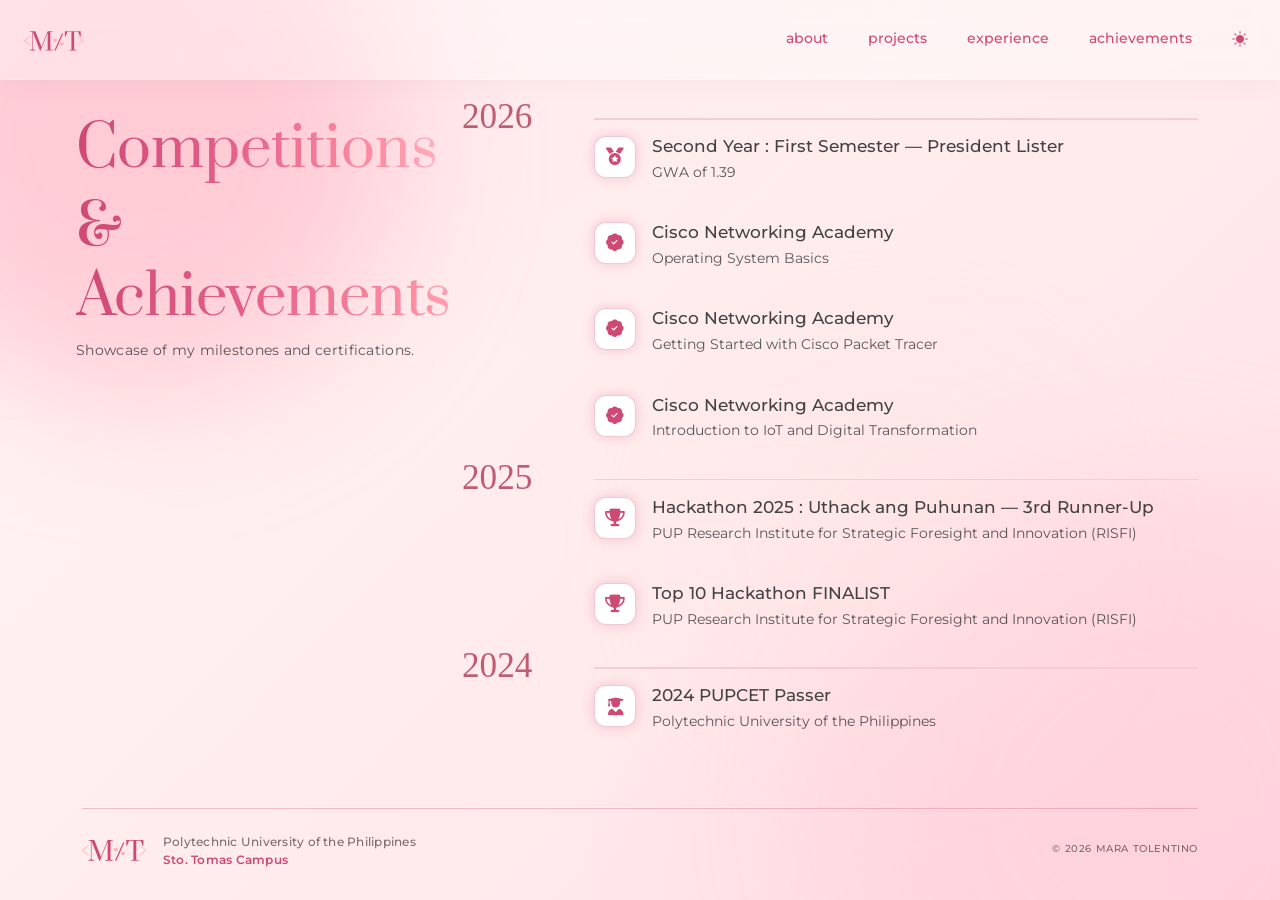
==== achievements.html @ c2efac0d "dark mode and light mode toggle" ====
<!doctype html>
<html lang="en">

<head>
    <meta charset="utf-8">
    <meta name="viewport" content="width=device-width, initial-scale=1">
    <title>Mara Tolentino</title>

    <link rel="icon" type="image/svg+xml" href="LOGO.svg">

    <link rel="preconnect" href="https://fonts.googleapis.com">
    <link rel="preconnect" href="https://fonts.gstatic.com" crossorigin>
    <link
        href="https://fonts.googleapis.com/css2?family=Montserrat:ital,wght@0,100..900;1,100..900&family=Prata&display=swap"
        rel="stylesheet">

    <link href="https://cdn.jsdelivr.net/npm/bootstrap@5.3.8/dist/css/bootstrap.min.css" rel="stylesheet"
        integrity="sha384-sRIl4kxILFvY47J16cr9ZwB07vP4J8+LH7qKQnuqkuIAvNWLzeN8tE5YBujZqJLB" crossorigin="anonymous">

    <link rel="stylesheet" href="https://cdn.jsdelivr.net/npm/bootstrap-icons@1.11.3/font/bootstrap-icons.min.css">

    <link rel="stylesheet" href="https://cdnjs.cloudflare.com/ajax/libs/font-awesome/6.5.1/css/all.min.css">

    <link rel="stylesheet" href="style.css">
</head>

<body>

    <div class="bg-blobs" aria-hidden="true">
        <span class="blob blob-1"></span>
        <span class="blob blob-2"></span>
        <span class="blob blob-3"></span>
    </div>

    <!-- GLASS NAVBAR -->
    <nav class="navbar navbar-expand-lg fixed-top navbar-glass px-4">
        <div class="container-fluid px-0">

            <a class="navbar-brand p-0" href="#">
                <img src="LOGO.svg" alt="Logo" width="60" height="60" class="d-inline-block align-text-top">
            </a>

            <button class="navbar-toggler" type="button" data-bs-toggle="collapse" data-bs-target="#navbarNav">
                <span class="navbar-toggler-icon"></span>
            </button>

            <!-- NAV LINKS -->
            <div class="collapse navbar-collapse justify-content-end" id="navbarNav">
                <ul class="navbar-nav monstext fw-medium text-lowercase gap-lg-4" style="font-size: 14px;">
                    <li class="nav-item"><a class="nav-link" href="index.html">about</a></li>
                    <li class="nav-item"><a class="nav-link" href="project.html">projects</a></li>
                    <li class="nav-item"><a class="nav-link" href="experience.html">experience</a></li>
                    <li class="nav-item"><a class="nav-link active" href="achievements.html">achievements</a></li>

                    <!-- THEME TOGGLE BUTTON -->
                    <li class="nav-item">
                        <button
                            class="btn btn-link nav-link py-2 px-0 px-lg-2 d-flex align-items-center justify-content-center border-0 shadow-none"
                            id="bd-theme-toggle" type="button" aria-label="Toggle theme">
                            <i class="bi bi-sun-fill theme-icon-active" style="font-size: 16px;"></i>
                        </button>
                    </li>
                </ul>
            </div>
        </div>
    </nav>

    <!-- Achievement Heading -->
    <div class="container timeline-container py-5">
        <div class="row">
            <div class="col-lg-4 mb-5 mt-5 mb-lg-0 scroll-animate">
                <div class="sticky-lg-top pt-3" style="top: 2rem;">
                    <h1 class="display-4 prata lh-sm mb-2 text-gradient-project">Competitions</h1>
                    <h1 class="display-4 prata lh-sm mb-2 text-gradient-project">& Achievements</h1>
                    <p class="subtitle text-muted">Showcase of my milestones and certifications.</p>
                </div>
            </div>

            <div class="col-lg-8">

                <!-- 2026 -->
                <div class="timeline-block position-relative mb-6 mt-5 scroll-animate">
                    <div class="year-label">2026</div>
                    <div class="timeline-events-wrapper">

                        <div class="d-flex align-items-start timeline-item scroll-animate">
                            <div class="icon-box me-3 flex-shrink-0">
                                <i class="fa-solid fa-medal"></i>
                            </div>
                            <div>
                                <h5 class="event-title mb-1">Second Year : First Semester — President Lister</h5>
                                <p class="event-sub text-muted">GWA of 1.39</p>
                            </div>
                        </div>

                        <div class="d-flex align-items-start timeline-item scroll-animate delay-1">
                            <div class="icon-box me-3 flex-shrink-0">
                                <i class="bi bi-patch-check-fill"></i>
                            </div>
                            <div>
                                <h5 class="event-title mb-1">Cisco Networking Academy</h5>
                                <p class="event-sub text-muted">Operating System Basics</p>
                            </div>
                        </div>

                        <div class="d-flex align-items-start timeline-item scroll-animate delay-2">
                            <div class="icon-box me-3 flex-shrink-0">
                                <i class="bi bi-patch-check-fill"></i>
                            </div>
                            <div>
                                <h5 class="event-title mb-1">Cisco Networking Academy</h5>
                                <p class="event-sub text-muted">Getting Started with Cisco Packet Tracer</p>
                            </div>
                        </div>

                        <div class="d-flex align-items-start timeline-item scroll-animate delay-3">
                            <div class="icon-box me-3 flex-shrink-0">
                                <i class="bi bi-patch-check-fill"></i>
                            </div>
                            <div>
                                <h5 class="event-title mb-1">Cisco Networking Academy</h5>
                                <p class="event-sub text-muted">Introduction to IoT and Digital Transformation</p>
                            </div>
                        </div>

                    </div>
                </div>

                <!-- 2025 -->
                <div class="timeline-block position-relative mb-6 scroll-animate">
                    <div class="year-label">2025</div>
                    <div class="timeline-events-wrapper">

                        <div class="d-flex align-items-start timeline-item scroll-animate">
                            <div class="icon-box me-3 flex-shrink-0">
                                <i class="fa-solid fa-trophy"></i>
                            </div>
                            <div>
                                <h5 class="event-title mb-1">Hackathon 2025 : Uthack ang Puhunan — 3rd Runner-Up</h5>
                                <p class="event-sub text-muted">PUP Research Institute for Strategic Foresight and
                                    Innovation (RISFI)</p>
                            </div>
                        </div>

                        <div class="d-flex align-items-start timeline-item scroll-animate delay-1">
                            <div class="icon-box me-3 flex-shrink-0">
                                <i class="fa-solid fa-trophy"></i>
                            </div>
                            <div>
                                <h5 class="event-title mb-1">Top 10 Hackathon FINALIST</h5>
                                <p class="event-sub text-muted">PUP Research Institute for Strategic Foresight and
                                    Innovation (RISFI)</p>
                            </div>
                        </div>

                    </div>
                </div>

                <!-- 2024 -->
                <div class="timeline-block position-relative mb-6 scroll-animate">
                    <div class="year-label">2024</div>
                    <div class="timeline-events-wrapper">

                        <div class="d-flex align-items-start timeline-item scroll-animate">
                            <div class="icon-box me-3 flex-shrink-0">
                                <i class="fa-solid fa-user-graduate"></i>
                            </div>
                            <div>
                                <h5 class="event-title mb-1">2024 PUPCET Passer</h5>
                                <p class="event-sub text-muted">Polytechnic University of the Philippines</p>
                            </div>
                        </div>

                    </div>
                </div>

            </div>
        </div>
    </div>

    <!-- FOOTER -->
    <footer class="container my-2 pt-1">
        <div class="border-top pt-4 d-flex flex-wrap justify-content-between align-items-center gap-1"
            style="border-color: rgba(207, 73, 117, 0.3) !important;">
            <div class="d-flex align-items-center">
                <div class="me-3 d-flex align-items-center justify-content-center"
                    style="max-width: 65px; height: auto;">
                    <img src="LOGO.svg" alt="Mara Tolentino Logo" class="img-fluid">
                </div>
                <div class="monstext text-start" style="font-size: 12px; letter-spacing: 0.02em;">
                    <div class="text-secondary-copy fw-medium" style="opacity: 0.85;">Polytechnic University of the
                        Philippines</div>
                    <div class="text-pink fw-semibold" style="font-size: 12px;">Sto. Tomas Campus</div>
                </div>
            </div>
            <div class="monstext text-end" style="font-size: 10px; letter-spacing: 0.06em;">
                <div class="text-secondary-copy fw-medium text-uppercase mb-1" style="opacity: 0.85;">&copy; 2026
                    Mara Tolentino</div>
            </div>
        </div>
    </footer>

    </div>

    <script src="https://cdn.jsdelivr.net/npm/bootstrap@5.3.8/dist/js/bootstrap.bundle.min.js"
        integrity="sha384-FKyoEForCGlyvwx9Hj09JcYn3nv7wiPVlz7YYwJrWVcXK/BmnVDxM+D2scQbITxI"
        crossorigin="anonymous"></script>

    <!-- Scroll Animation Script -->
    <script>
        document.addEventListener("DOMContentLoaded", function () {
            const animatedElements = document.querySelectorAll('.scroll-animate');

            const observer = new IntersectionObserver((entries) => {
                entries.forEach(entry => {
                    if (entry.isIntersecting) {
                        entry.target.classList.add('active');
                    }
                });
            }, {
                threshold: 0.1 // Triggers when 10% of the element is visible
            });

            animatedElements.forEach(element => observer.observe(element));
        });
    </script>

    <!-- Theme Toggle Script -->
    <script>
        (() => {
            'use strict'

            const getStoredTheme = () => localStorage.getItem('theme')
            const setStoredTheme = theme => localStorage.setItem('theme', theme)

            const getPreferredTheme = () => {
                const storedTheme = getStoredTheme()
                if (storedTheme) {
                    return storedTheme
                }
                return window.matchMedia('(prefers-color-scheme: dark)').matches ? 'dark' : 'light'
            }

            const setTheme = theme => {
                document.documentElement.setAttribute('data-bs-theme', theme)
            }

            const currentTheme = getPreferredTheme()
            setTheme(currentTheme)

            const updateToggleIcon = (theme) => {
                const toggleButton = document.querySelector('#bd-theme-toggle')
                if (!toggleButton) return

                const icon = toggleButton.querySelector('.theme-icon-active')
                if (theme === 'dark') {
                    icon.className = 'bi bi-moon-stars-fill theme-icon-active'
                } else {
                    icon.className = 'bi bi-sun-fill theme-icon-active'
                }
            }

            window.addEventListener('DOMContentLoaded', () => {
                const activeTheme = getPreferredTheme()
                updateToggleIcon(activeTheme)

                const toggleButton = document.querySelector('#bd-theme-toggle')
                if (toggleButton) {
                    toggleButton.addEventListener('click', () => {
                        // Flip the current state
                        const newTheme = document.documentElement.getAttribute('data-bs-theme') === 'dark' ? 'light' : 'dark'

                        setStoredTheme(newTheme)
                        setTheme(newTheme)
                        updateToggleIcon(newTheme)
                    })
                }
            })
        })()
    </script>
</body>

</html>
---- style.css ----
/* Background */
body {
    background:
        radial-gradient(120% 80% at 0% 0%, #ffe4ec 0%, transparent 60%),
        radial-gradient(100% 100% at 100% 100%, #ffd1dc 0%, transparent 55%),
        linear-gradient(135deg, #fff7f4 0%, #ffe1e6 100%);
    background-attachment: fixed;
    background-color: #FFF0F2;
    min-height: 100vh;
    position: relative;
    overflow-x: clip;
    font-family: 'Montserrat', sans-serif;
    color: #4A4A4A;
}

/* Blobs */
.bg-blobs {
    position: fixed;
    inset: 0;
    z-index: -1;
    pointer-events: none;
    overflow: hidden;
}

.bg-blobs .blob {
    position: absolute;
    border-radius: 50%;
    filter: blur(70px);
    opacity: 0.55;
}

.bg-blobs .blob-1 {
    width: 520px;
    height: 520px;
    top: -120px;
    left: -120px;
    background: #ffb3c1;
    animation: floatSlow 20s ease-in-out infinite;
}

.bg-blobs .blob-2 {
    width: 600px;
    height: 600px;
    bottom: -200px;
    right: -160px;
    background: #ffd1dc;
    animation: floatSlow 25s ease-in-out -5s infinite;
}

.bg-blobs .blob-3 {
    width: 360px;
    height: 360px;
    top: 40%;
    left: 55%;
    background: #ffe4e1;
    opacity: 0.35;
    animation: floatSlow 22s ease-in-out -10s infinite;
}

/* Animations */
@keyframes floatSlow {
    0% { transform: translate(0px, 0px) scale(1) rotate(0deg); }
    33% { transform: translate(30px, -50px) scale(1.04) rotate(120deg); }
    66% { transform: translate(-20px, 20px) scale(0.96) rotate(240deg); }
    100% { transform: translate(0px, 0px) scale(1) rotate(360deg); }
}

@keyframes cardFloat {
    0% { transform: translateY(0px); }
    50% { transform: translateY(-10px); }
    100% { transform: translateY(0px); }
}

@keyframes bootstrap-float {
    0%, 100% { transform: translateY(0); }
    50% { transform: translateY(-0.75rem); }
}

@keyframes continuousCircuitLoop {
    0% { top: 0%; left: 0%; }
    25% { top: 0%; left: 100%; }
    50% { top: 100%; left: 100%; }
    75% { top: 100%; left: 0%; }
    100% { top: 0%; left: 0%; }
}

@keyframes brokenLineCircuitShift {
    from { stroke-dashoffset: 24; }
    to { stroke-dashoffset: 0; }
}

@keyframes tokenFloatStyleA {
    0%, 100% { transform: translate(-50%, -50%) translateY(0) rotate(0deg); }
    50% { transform: translate(-50%, -50%) translateY(-8px) rotate(4deg); }
}

@keyframes tokenFloatStyleB {
    0%, 100% { transform: translate(-50%, -50%) translateY(0) rotate(0deg); }
    50% { transform: translate(-50%, -50%) translateY(-6px) rotate(-4deg); }
}

@keyframes eduPulse {
    0%, 100% { opacity: 1; transform: scale(1); }
    50% { opacity: 0.4; transform: scale(1.35); }
}

@keyframes scrollAnimate {
    from { opacity: 0; transform: translateY(30px); }
    to { opacity: 1; transform: translateY(0); }
}

/* Fonts */
.monstext { font-family: 'Montserrat', sans-serif; }
.prata { font-family: 'Prata', serif; }

.text-dark-title { color: #4A3E43; }
.text-pink { color: #CF4975 !important; }
.text-secondary-copy { color: #64555B !important; }
.bg-pill { background-color: #FFDCDB !important; }

.tracking-wider { letter-spacing: 0.05em; }
.mt-6 { margin-top: 10rem !important; }

.rounded-card { border-radius: 40px !important; }
.bg-white-card { background-color: rgba(254, 251, 251, 0.95); }

/* NAVBAR */

.navbar-glass {
    background-color: rgba(255, 255, 255, 0.4);
    backdrop-filter: blur(12px);
    -webkit-backdrop-filter: blur(12px);
    border-bottom: 1px solid rgba(255, 255, 255, 0.3);
    box-shadow: 0 4px 30px rgba(0, 0, 0, 0.03);
    --bs-navbar-color: #CF4975;
    --bs-navbar-hover-color: #a83258;
    --bs-navbar-active-color: #CF4975;
    --bs-navbar-disabled-color: rgba(207, 73, 117, 0.3);
}

/* ABOUT PAGE */

.profile-hero-wrapper { padding-top: 100px !important; }
.structural-main-card { overflow: visible !important; }

.card-background-decoration-frame {
    position: absolute;
    top: -24px;
    left: -24px;
    width: calc(100% + 48px);
    height: calc(100% + 48px);
    border: 1.5px solid rgba(207, 73, 117, 0.2);
    border-radius: 54px;
    pointer-events: none;
    z-index: 1;
}

/* Floating icons */
.glow-node {
    position: absolute;
    width: 10px;
    height: 10px;
    background-color: #CF4975;
    border-radius: 50%;
    box-shadow: 0 0 12px 2px rgba(207, 73, 117, 0.8);
    z-index: 5;
    margin-top: -5px;
    margin-left: -5px;
}

.line-packet-1 { animation: continuousCircuitLoop 12s linear infinite; }
.line-packet-2 { animation: continuousCircuitLoop 12s linear infinite; animation-delay: -6s; }

.circuit-broken-path-svg {
    position: absolute;
    top: 0;
    left: 0;
    width: 100%;
    height: 100%;
    pointer-events: none;
    overflow: visible;
}

.circuit-broken-path-svg rect {
    stroke: #CF4975;
    stroke-width: 1.5px;
    stroke-dasharray: 12 12;
    animation: brokenLineCircuitShift 0.8s linear infinite;
}

/* Hover floating icons */
.hover-floating-icon {
    position: absolute;
    width: 38px;
    height: 38px;
    background-color: #ffffff;
    border: 1px solid rgba(255, 220, 219, 0.9);
    border-radius: 11px;
    color: #CF4975;
    font-size: 1.15rem;
    display: flex;
    align-items: center;
    justify-content: center;
    box-shadow: 0 3px 12px rgba(207, 73, 117, 0.05);
    z-index: 10;
    transform: translate(-50%, -50%);
    transition: transform 0.25s ease, border-color 0.25s ease;
}

.hover-floating-icon:hover {
    border-color: #CF4975;
    transform: translate(-50%, -50%) scale(1.15) !important;
}

.icon-pos-top-left { top: -24px; left: 10%; animation: tokenFloatStyleA 4.2s ease-in-out infinite; }
.icon-pos-top-right { top: -24px; left: 81%; animation: tokenFloatStyleB 5.0s ease-in-out 0.3s infinite; }
.icon-pos-mid-right { top: 22%; left: calc(100% + 24px); animation: tokenFloatStyleA 4.6s ease-in-out 0.7s infinite; }
.icon-pos-bot-right { top: calc(100% + 24px); left: 85%; animation: tokenFloatStyleB 4.8s ease-in-out 1.2s infinite; }
.icon-pos-bot-mid { top: calc(100% + 24px); left: 25%; animation: tokenFloatStyleA 5.4s ease-in-out 0.1s infinite; }
.icon-pos-bot-left { top: 78%; left: -24px; animation: tokenFloatStyleB 4.0s ease-in-out 0.5s infinite; }

/* CHIPS & BADGES */
/*chip*/
.skill-chip {
    display: inline-flex;
    align-items: center;
    gap: 6px;
    padding: 6px 12px;
    background-color: #fff;
    border: 1.5px solid rgba(207, 73, 117, 0.18);
    border-radius: 50px;
    font-size: 12px;
    font-weight: 500;
    color: #444;
    font-family: 'Montserrat', sans-serif;
    letter-spacing: 0.02em;
    transition: border-color 0.2s ease, box-shadow 0.2s ease;
    cursor: default;
    white-space: nowrap;
}

.skill-chip:hover {
    border-color: rgba(207, 73, 117, 0.45);
    box-shadow: 0 2px 10px rgba(207, 73, 117, 0.12);
}

.skill-chip-icon {
    width: 20px;
    height: 20px;
    object-fit: contain;
    flex-shrink: 0;
}

/*badge*/
.tech-badge-container {
    display: flex;
    flex-direction: column;
    gap: 0;
    margin: 0;
}

.tech-badge-container:has(> .tech-badge),
.tech-badge-container:has(> .skill-chip) {
    flex-direction: row;
    flex-wrap: wrap;
    gap: 8px;
}

.tech-badge {
    display: inline-flex;
    align-items: center;
    justify-content: center;
    gap: 6px;
    padding: 6px 12px;
    background-color: #fff;
    border: 1.5px solid rgba(207, 73, 117, 0.18);
    border-radius: 50px;
    font-size: 13px;
    font-weight: 500;
    color: #CF4975;
    font-family: 'Montserrat', sans-serif;
    letter-spacing: 0.02em;
    transition: all 0.3s cubic-bezier(0.34, 1.56, 0.64, 1);
    cursor: default;
    position: relative;
    overflow: hidden;
    white-space: nowrap;
}

.tech-badge::before {
    content: '';
    position: absolute;
    inset: 0;
    background: linear-gradient(135deg, rgba(207, 73, 117, 0.1) 0%, transparent 100%);
    opacity: 0;
    transition: opacity 0.3s ease;
    pointer-events: none;
}

.tech-badge:hover {
    border-color: rgba(207, 73, 117, 0.45);
    box-shadow: 0 4px 15px rgba(207, 73, 117, 0.15);
    transform: translateY(-2px);
    background-color: rgba(255, 250, 250, 0.8);
}

.tech-badge:hover::before { opacity: 1; }

.tech-badge-label {
    font-weight: 600;
    color: #9A3A56;
    font-size: 11px;
    letter-spacing: 0.05em;
    text-transform: uppercase;
}

.tech-badge-section {
    display: flex;
    flex-direction: column;
    margin-bottom: 16px;
}

.tech-badge-section:last-child { margin-bottom: 0; }

.tech-badge-section-title {
    display: block;
    font-size: 11px;
    font-weight: 700;
    letter-spacing: 0.05em;
    color: #9A3A56;
    margin-bottom: 8px;
    text-transform: uppercase;
}

/* Status badge */
.project-status-badge {
    background-color: rgba(207, 73, 117, 0.12);
    color: #CF4975;
    border: none;
    font-size: 0.75rem;
    font-weight: 700;
    letter-spacing: 0.04em;
    text-transform: uppercase;
    padding: 0.5rem 0.95rem;
    display: inline-flex;
    align-items: center;
    gap: 0.55rem;
    border-radius: 999px;
    box-shadow: inset 0 0 0 1px rgba(207, 73, 117, 0.22);
}

.project-status-badge::before {
    content: '';
    width: 8px;
    height: 8px;
    border-radius: 50%;
    background-color: #CF4975;
    display: inline-block;
}

.project-status-in-progress::before { animation: eduPulse 1.8s ease-in-out infinite; }

/* TECHNICAL TOOLKIT */
.toolkit-card {
    border-radius: 24px !important;
    background-color: rgba(254, 251, 251, 0.95);
    transition: transform 0.3s ease-in, box-shadow 0.3s ease-in;
}

.toolkit-card:hover {
    transform: translateY(-8px);
    box-shadow: 0 12px 30px rgba(207, 73, 117, 0.12) !important;
}

.text-gradient-toolkit {
    background: linear-gradient(135deg, #CF4975 0%, #ff8fa3 50%, #FFDCDB 100%);
    background-size: 100%;
    -webkit-background-clip: text;
    -webkit-text-fill-color: transparent;
    background-clip: text;
    display: inline-block;
}

.toolkit-progress-wrapper {
    background-color: rgba(255, 220, 219, 0.4) !important;
    height: 6px !important;
    border-radius: 10px !important;
    overflow: hidden;
}

.toolkit-gradient-bar {
    background: linear-gradient(90deg, #CF4975 0%, #FFDCDB 100%) !important;
    border-radius: 10px !important;
}

/* EDUCATIONAL BACKGROUND */

.edu-card {
    border-radius: 24px !important;
    background-color: rgba(254, 251, 251, 0.95);
    transition: transform 0.3s ease-in, box-shadow 0.3s ease-in;
}

.edu-card:hover {
    transform: translateY(-8px);
    box-shadow: 0 12px 30px rgba(207, 73, 117, 0.12) !important;
}

.edu-card-featured { border: 1.5px solid rgba(207, 73, 117, 0.25) !important; }

.edu-card-title {
    font-size: 1.2rem;
    line-height: 1.35;
    color: #4A3E43;
}

.edu-date-badge {
    font-size: 12px;
    font-weight: 600;
    color: #CF4975;
    letter-spacing: 0.04em;
    text-transform: uppercase;
}

.edu-active-badge {
    background-color: rgba(207, 73, 117, 0.1) !important;
    color: #CF4975 !important;
    font-size: 11px;
    font-weight: 600;
    letter-spacing: 0.04em;
    display: inline-flex;
    align-items: center;
    gap: 6px;
    padding: 4px 10px;
}

.edu-pulse-dot {
    display: inline-block;
    width: 7px;
    height: 7px;
    background-color: #CF4975;
    border-radius: 50%;
    animation: eduPulse 1.8s ease-in-out infinite;
    flex-shrink: 0;
}

.edu-divider {
    border: none;
    border-top: 1.5px solid rgba(207, 73, 117, 0.12);
    margin: 0.75rem 0 0.25rem;
}

.edu-highlight-pill {
    display: flex;
    align-items: flex-start;
    gap: 4px;
    background-color: rgba(255, 220, 219, 0.25);
    border: 1px solid rgba(207, 73, 117, 0.12);
    border-radius: 50px;
    padding: 7px 14px;
    font-family: 'Montserrat', sans-serif;
    font-size: 13px;
    font-weight: 500;
    color: #64555B;
    line-height: 1.4;
    transition: border-color 0.2s ease, background-color 0.2s ease;
}

.edu-highlight-pill:hover {
    border-color: rgba(207, 73, 117, 0.35);
    background-color: rgba(255, 220, 219, 0.45);
}

/* PROJECTS */

.text-gradient-project {
    background: linear-gradient(90deg, #CF4975 0%, #E25D87 40%, #FF8FA3 85%, #FFAEC0 100%);
    background-size: 100%;
    -webkit-background-clip: text;
    -webkit-text-fill-color: transparent;
    background-clip: text;
    display: inline-block;
}

.project-image-placeholder {
    background-color: #E2E2E2 !important;
    width: 100%;
    aspect-ratio: 4 / 3;
    object-fit: cover;
    overflow: hidden;
    position: relative;
}

.project-image-placeholder img { width: 100%; height: 100%; object-fit: cover; display: block; }

/* MODAL */

.project-modal-box { background-color: #FFFBF9 !important; }

.project-modal-image-placeholder {
    background-color: #f5eeef !important;
    width: 100%;
    aspect-ratio: 4 / 3;
    overflow: visible;
    position: relative;
}

.project-modal-image-placeholder img {
    width: 100% !important;
    height: 100% !important;
    object-fit: cover !important;
    display: block !important;
}

.project-modal-image-placeholder .carousel,
.project-modal-image-placeholder .carousel-inner {
    height: 100% !important;
    width: 100%;
}

.project-modal-image-placeholder .carousel-item { height: 100% !important; }

.project-modal-box a.text-pink:hover {
    color: #A63258 !important;
    text-decoration: underline !important;
}

.project-modal-image-placeholder .carousel-control-prev,
.project-modal-image-placeholder .carousel-control-next {
    width: 10%;
    opacity: 1;
    z-index: 20;
}

.project-modal-image-placeholder .carousel-control-prev-icon,
.project-modal-image-placeholder .carousel-control-next-icon {
    background-color: rgba(207, 73, 117, 0.65);
    border-radius: 50%;
    padding: 18px;
    background-size: 50% 50%;
}

/* EXPERIENCES */

.timeline-track-container {
    max-width: 1100px;
    position: relative;
    padding: 20px 0;
}

.timeline-center-axis {
    position: absolute;
    top: 0;
    bottom: 0;
    left: 50%;
    width: 2px;
    background-image: linear-gradient(to bottom, #CF4975 50%, transparent 50%);
    background-size: 2px 14px;
    background-repeat: repeat-y;
    transform: translateX(-50%);
    z-index: 1;
}

.timeline-row-gap { margin-bottom: 5.5rem !important; }

.timeline-node-marker {
    position: absolute;
    left: 50%;
    top: 0;
    width: 38px;
    height: 38px;
    background-color: #ffffff;
    border: 1px solid rgba(255, 220, 219, 0.9);
    border-radius: 11px;
    transform: translate(-50%, 0);
    z-index: 10;
    box-shadow: 0 4px 12px rgba(207, 73, 117, 0.06);
    font-size: 1.1rem;
}

.timeline-image-swipe-placeholder {
    background-color: rgba(246, 233, 235, 0.7) !important;
    width: 100%;
    aspect-ratio: 4 / 3;
    object-fit: cover;
    overflow: hidden;
}

.timeline-carousel-dots button {
    width: 8px !important;
    height: 8px !important;
    border-radius: 50% !important;
    background-color: #CF4975 !important;
    opacity: 0.3 !important;
    border: none !important;
    margin: 0 5px !important;
    transition: opacity 0.2s ease, transform 0.2s ease;
}

.timeline-carousel-dots button.active {
    opacity: 1 !important;
    transform: scale(1.2);
}

.timeline-tag-pill {
    background-color: #FFAEAC !important;
    color: #ffffff !important;
    font-family: 'Montserrat', sans-serif;
    font-size: 11px;
}

.timeline-institute-pill {
    background-color: rgba(207, 73, 117, 0.1) !important;
    color: #CF4975 !important;
    font-family: 'Montserrat', sans-serif;
    font-size: 11px;
    white-space: normal;
    text-align: left;
    line-height: 1.4;
}

/* ACHIEVEMENTS */

.timeline-block { padding-top: 5px; position: relative; }

.timeline-block::before {
    content: '';
    position: absolute;
    top: 22px;
    right: 0;
    width: 82%;
    height: 1.5px;
    background-color: #F6CCD3;
}

.year-label {
    font-family: 'Playfair Display', serif;
    font-size: 2.2rem;
    color: #C05C72;
    font-weight: 500;
    position: absolute;
    top: -5px;
    left: 0;
    width: 15%;
}

.timeline-events-wrapper {
    margin-left: 18%;
    padding-top: 35px;
}

.timeline-item {
    margin-bottom: 1.5rem;
    display: flex;
    align-items: flex-start;
}

.timeline-item:last-child { margin-bottom: 0; }

.icon-box {
    width: 42px;
    height: 42px;
    background-color: #FFFFFF;
    border: 1.5px solid rgba(207, 73, 117, 0.3);
    border-radius: 12px;
    display: flex;
    align-items: center;
    justify-content: center;
    color: #CF4975;
    font-size: 1.1rem;
    box-shadow: 0 0 12px rgba(207, 73, 117, 0.25);
    transition: border-color 0.2s ease, box-shadow 0.2s ease;
    flex-shrink: 0;
}

.icon-box:hover {
    border-color: rgba(207, 73, 117, 0.6);
    box-shadow: 0 0 16px rgba(207, 73, 117, 0.4);
}

.event-title {
    font-size: 1.05rem;
    font-weight: 500;
    color: #434343;
    line-height: 1.3;
}

.event-sub {
    font-size: 0.85rem;
    font-weight: 400;
    color: #64555B;
}

.main-title {
    font-family: 'Playfair Display', serif;
    color: #C05C72;
    font-weight: 600;
    font-size: 2.8rem;
    line-height: 1.1;
}

.subtitle {
    font-size: 0.9rem;
    font-weight: 400;
    letter-spacing: 0.3px;
}

/* SOCIAL ICONS */

.d-flex.gap-3.align-items-center a[aria-label] {
    color: #CF4975 !important;
    filter: drop-shadow(0 0 6px rgba(207, 73, 117, 0.4));
    transition: filter 0.2s ease, color 0.2s ease;
}

.d-flex.gap-3.align-items-center a[aria-label]:hover {
    filter: drop-shadow(0 0 10px rgba(207, 73, 117, 0.7));
}

/* SCROLL ANIMATIONS */

.scroll-animate {
    opacity: 0;
    transform: translateY(30px);
    transition: opacity 0.8s ease-out, transform 0.8s ease-out;
}

.scroll-animate.active {
    opacity: 1 !important;
    transform: translateY(0) !important;
}

/* Staggered animation delays */
.delay-1 { transition-delay: 0.1s; }
.delay-2 { transition-delay: 0.2s; }
.delay-3 { transition-delay: 0.3s; }

/* RESPONSIVE DESIGN */

/* Desktop layout: Sticky sidebar */
@media (min-width: 992px) {
    .container.timeline-container .row > .col-lg-4 {
        position: fixed !important;
        width: 33.33333%;
        top: 50px;
        left: 5%;
    }

    .container.timeline-container .row > .col-lg-8 {
        margin-left: auto !important;
    }
}

/* Tablet adjustments */
@media (max-width: 991.98px) {
    .display-1 { font-size: 2.5rem !important; }
    .display-2 { font-size: 2rem !important; }
    .display-3 { font-size: 1.75rem !important; }
    .display-4 { font-size: 2.0rem !important; }

    h1, .h1 { font-size: 1.5rem !important; }
    h2, .h2 { font-size: 1.25rem !important; }
    h3, .h3 { font-size: 1.1rem !important; }
    h4, .h4 { font-size: 1rem !important; }

    p, .text-muted, .subtitle { font-size: 0.85rem !important; }
    .navbar-nav .nav-link { font-size: 0.8rem !important; }

    .event-title { font-size: 0.9rem !important; }
    .event-sub { font-size: 0.8rem !important; }
    .year-label { font-size: 1.5rem !important; }

    .timeline-block::before { width: 75%; }
    .year-label { width: 20%; }
    .timeline-events-wrapper { margin-left: 25%; }

    .badge, .skill-tag, .tag, [class*="badge"], [class*="tag"], [class*="pill"] {
        font-size: 0.65rem !important;
        padding: 0.3rem 0.7rem !important;
    }

    .d-flex.gap-3.align-items-center a[aria-label] { font-size: 16px !important; }
    .d-flex.flex-wrap.gap-4.justify-content-start { gap: 0.5rem !important; }
}

/* Mobile adjustments */
@media (max-width: 575.98px) {
    .timeline-block::before { display: none; }

    .year-label {
        position: relative;
        width: 100%;
        margin-bottom: 10px;
    }

    .timeline-events-wrapper {
        margin-left: 0;
        padding-top: 10px;
    }

    .modal-dialog { margin: 1.5rem; }

    footer, footer * { font-size: 0.75rem !important; }
}

/* Theme Toggle */
#bd-theme-toggle {
    color: #CF4975 !important;
    transition: transform 0.2s ease, color 0.2s ease;
}

#bd-theme-toggle:hover {
    color: #a83258 !important;
    transform: scale(1.1);
}

[data-bs-theme="dark"] #bd-theme-toggle {
    color: #f7eef1 !important;
}

[data-bs-theme="dark"] #bd-theme-toggle:hover {
    color: #CF4975 !important;
}

/* Color Mode Adjustments */
[data-bs-theme="dark"] {
    body {
        background: 
            radial-gradient(120% 80% at 0% 0%, #2b1c22 0%, transparent 60%),
            radial-gradient(100% 100% at 100% 100%, #241419 0%, transparent 55%),
            linear-gradient(135deg, #1f1418 0%, #120b0d 100%);
        background-color: #120b0d;
        color: #e3d5da;
    }

    /* Glass Navbar  */
    .navbar-glass {
        background-color: rgba(18, 11, 13, 0.45) !important;
        border-bottom: 1px solid rgba(255, 255, 255, 0.08) !important;
        box-shadow: 0 4px 30px rgba(0, 0, 0, 0.2) !important;
    }

    .bg-white-card, .toolkit-card, .edu-card, .bg-white {
        background-color: rgba(30, 20, 24, 0.8) !important;
        color: #e3d5da !important;
    }

    /* Chips, Badge, Pills & Icons */
    .skill-chip {
        background-color: rgba(207, 73, 117, 0.15) !important; 
        border: 1px solid rgba(207, 73, 117, 0.4) !important;
        color: #fceef2 !important;
    }
    .skill-chip:hover {
        background-color: rgba(207, 73, 117, 0.25) !important;
        border-color: rgba(207, 73, 117, 0.6) !important;
    }

    .badge {
        background-color: rgba(207, 73, 117, 0.15) !important; 
        border: 1px solid rgba(207, 73, 117, 0.4) !important;
        color: #fceef2 !important;
    }

    .timeline-node-marker{
        background-color: rgba(207, 73, 117, 0.15) !important; 
        border: 1px solid rgba(207, 73, 117, 0.4) !important;
        color: #fceef2 !important;
    }

    .icon-box {
        background-color: rgba(207, 73, 117, 0.15) !important; 
        border: 1px solid rgba(207, 73, 117, 0.4) !important;
        color: #fceef2 !important;
    }

    .edu-highlight-pill {
        background-color: rgba(207, 73, 117, 0.15) !important; 
        border: 1px solid rgba(207, 73, 117, 0.4) !important;
        color: #fceef2 !important;
    }
    .edu-highlight-pill:hover {
        background-color: rgba(207, 73, 117, 0.25) !important;
        border-color: rgba(207, 73, 117, 0.6) !important;
    }

    /* Micro Layout Polish & Global Text Values */
    .text-dark-title, .event-title, .edu-card-title, h1, h2, h3, h5 {
        color: #f7eef1 !important;
    }
    .text-secondary-copy, .event-sub, p.text-muted {
        color: #c2b2b8 !important;
    }
    .edu-divider {
        border-top: 1.5px solid rgba(255, 255, 255, 0.1) !important;
    }
    .dropdown-menu {
        background-color: rgba(30, 20, 24, 0.95) !important;
        border: 1px solid rgba(255, 255, 255, 0.08) !important;
    }
    .dropdown-item {
        color: #e3d5da !important;
    }
    .dropdown-item:hover, .dropdown-item.active {
        background-color: rgba(207, 73, 117, 0.2) !important;
        color: #fff !important;
    }
    .hover-floating-icon {
        background-color: #1e1418 !important;
        border-color: rgba(207, 73, 117, 0.3) !important;
    }
    .project-modal-box {
        background-color: #160e11 !important;
    }
    .bi-check2 {
        color: #CF4975 !important;
    }
}
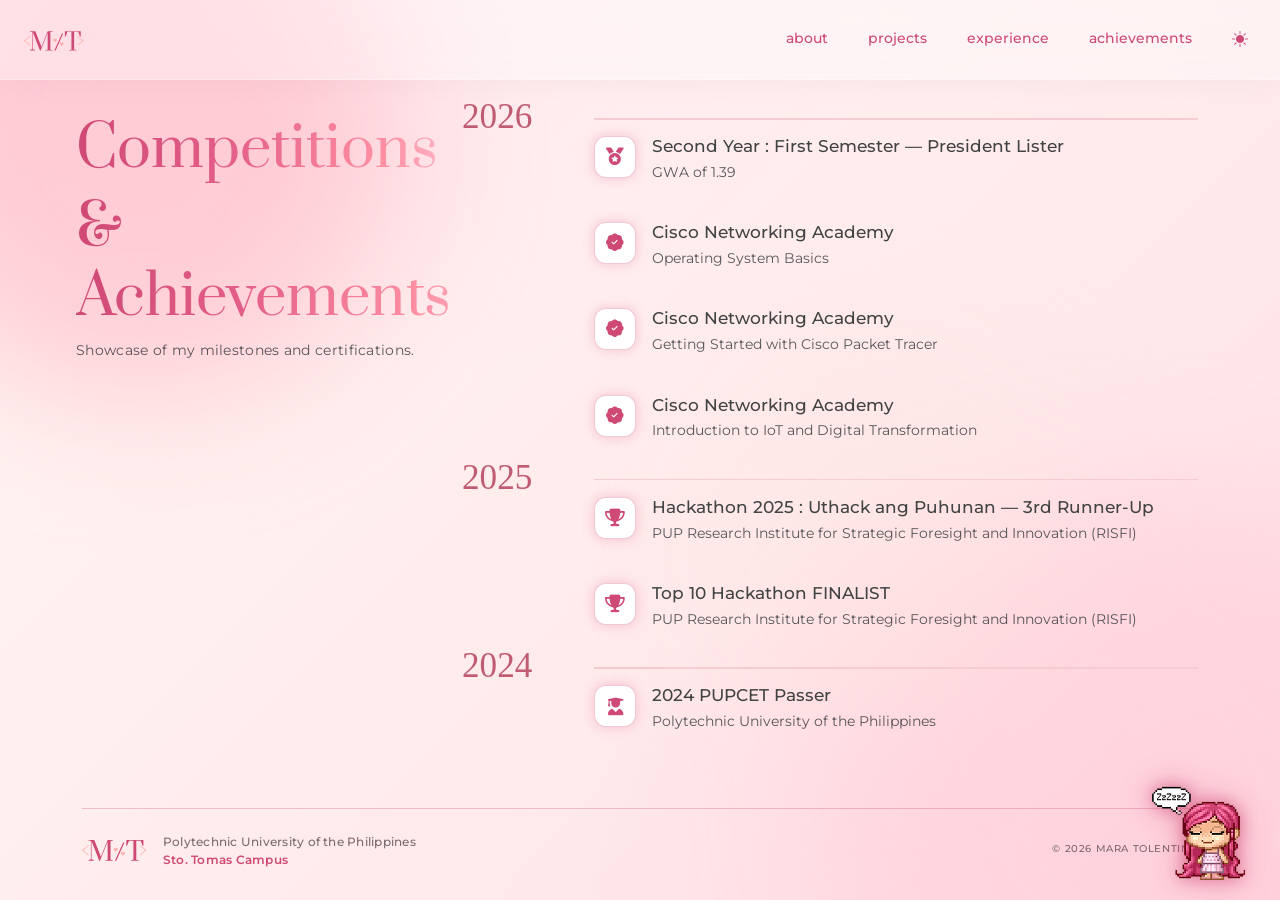
==== commit f947795e: "avatar added" ====
--- a/achievements.html
+++ b/achievements.html
@@ -200,6 +200,12 @@
         </div>
     </footer>
 
+    <!-- FLOATING AVATAR -->
+    <div class="floating-avatar-container d-block">
+                <img src="static/images/Idle.png" alt="Idle Avatar" class="img-fluid avatar-glow avatar-idle-img">
+                <img src="static/images/Hover.png" alt="Active Avatar" class="img-fluid avatar-glow avatar-hover-img">
+            </div>
+
     </div>
 
     <script src="https://cdn.jsdelivr.net/npm/bootstrap@5.3.8/dist/js/bootstrap.bundle.min.js"
--- a/style.css
+++ b/style.css
@@ -845,6 +845,22 @@
         color: #e3d5da !important;
     }
 
+    /* Blobs */
+    .bg-blobs .blob-1 {
+        background: #5c1e30 !important; /* Deeper, muted magenta-pink */
+        opacity: 0.45;
+    }
+
+    .bg-blobs .blob-2 {
+        background: #4a1525 !important; /* Muted dark rose */
+        opacity: 0.45;
+    }
+
+    .bg-blobs .blob-3 {
+        background: #3d1b24 !important; /* Soft dark pastel maroon */
+        opacity: 0.25;
+    }
+
     /* Chips, Badge, Pills & Icons */
     .skill-chip {
         background-color: rgba(207, 73, 117, 0.15) !important; 
@@ -915,4 +931,44 @@
     .bi-check2 {
         color: #CF4975 !important;
     }
+}
+
+/* --- INTERACTIVE FLOATING AVATAR CONTAINER --- */
+.floating-avatar-container {
+    position: fixed;
+    bottom: 20px;
+    right: 20px;   
+    z-index: 1050; 
+    width: 120px;  
+    height: auto;
+    cursor: pointer;
+    transition: transform 0.3s ease-in-out;
+}
+
+.floating-avatar-container:hover {
+    transform: translateY(-5px);
+}
+
+/* --- IMAGE SWAP --- */
+.floating-avatar-container .avatar-hover-img {
+    display: none;
+}
+
+.floating-avatar-container:hover .avatar-idle-img {
+    display: none;
+}
+
+.floating-avatar-container:hover .avatar-hover-img {
+    display: block;
+}
+
+.avatar-glow {
+    filter: drop-shadow(0 0 8px rgba(207, 73, 117, 0.6)) 
+            drop-shadow(0 0 15px rgba(207, 73, 117, 0.4));
+    transition: filter 0.3s ease;
+}
+
+.floating-avatar-container:hover .avatar-glow {
+    filter: drop-shadow(0 0 12px rgba(207, 73, 117, 0.8)) 
+            drop-shadow(0 0 25px rgba(207, 73, 117, 0.6));
 }
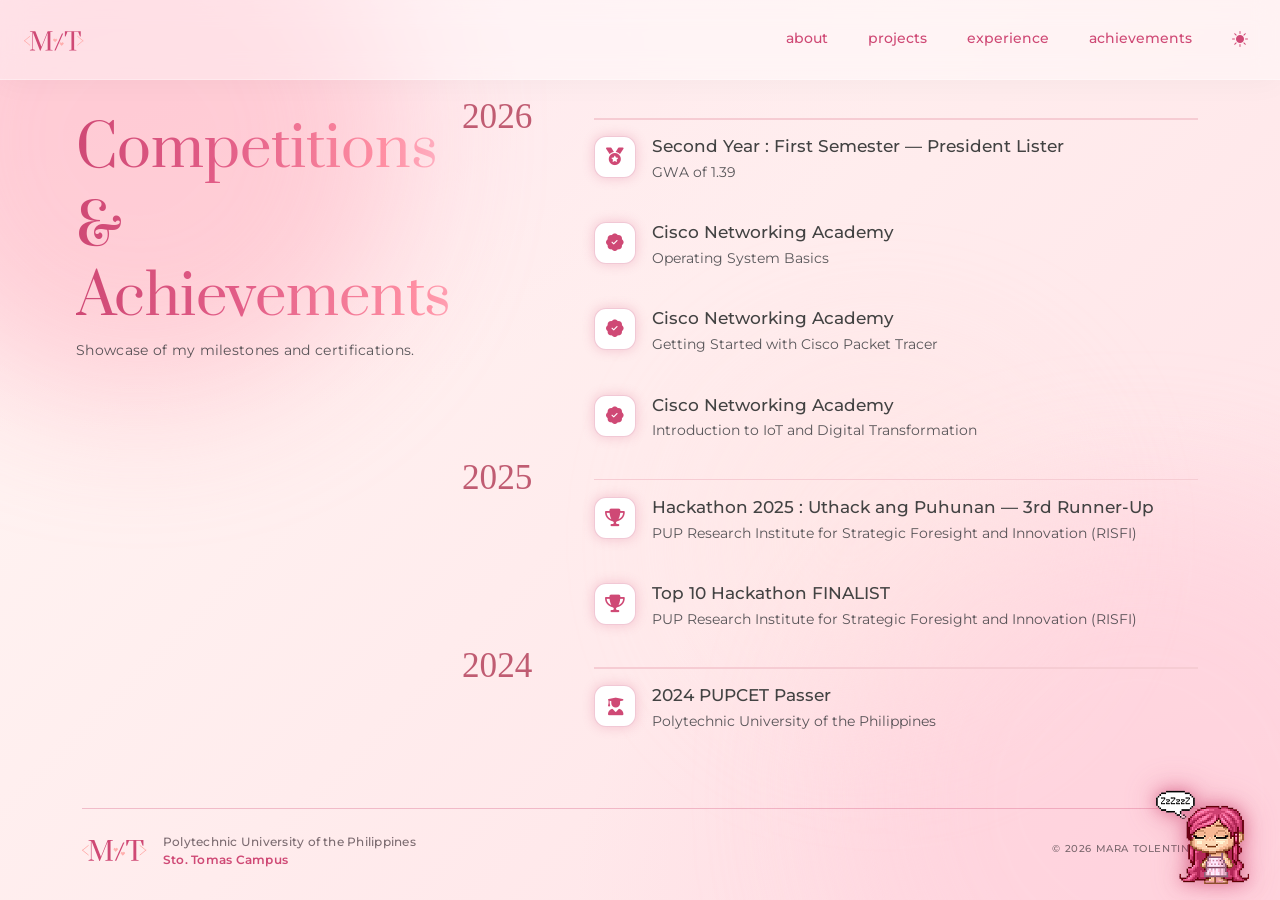
==== commit 90554064: "added avatar click and modal" ====
--- a/achievements.html
+++ b/achievements.html
@@ -201,12 +201,98 @@
     </footer>
 
     <!-- FLOATING AVATAR -->
-    <div class="floating-avatar-container d-block">
-                <img src="static/images/Idle.png" alt="Idle Avatar" class="img-fluid avatar-glow avatar-idle-img">
-                <img src="static/images/Hover.png" alt="Active Avatar" class="img-fluid avatar-glow avatar-hover-img">
-            </div>
-
-    </div>
+            <div class="position-fixed bottom-0 end-0 m-3" style="z-index: 1050; width: 120px;" data-bs-toggle="modal"
+                data-bs-target="#getInTouchModal">
+
+                <div class="floating-avatar-container d-none d-lg-block">
+                    <img src="static/images/Idle.png" alt="Idle Avatar" class="img-fluid avatar-glow avatar-idle-img">
+                    <img src="static/images/Hover.png" alt="Active Avatar"
+                        class="img-fluid avatar-glow avatar-hover-img">
+                </div>
+
+                <div class="d-block d-lg-none" style="cursor: pointer;">
+                    <img src="static/images/Hover.png" alt="Avatar" class="img-fluid avatar-glow">
+                </div>
+
+            </div>
+
+            <div class="modal fade" id="getInTouchModal" tabindex="-1" aria-labelledby="getInTouchModalLabel"
+                aria-hidden="true">
+                <div class="modal-dialog modal-dialog-centered">
+                    <div class="modal-content border-0 rounded-4 shadow p-3 project-modal-box">
+
+                        <div class="modal-header border-0 p-0 d-flex justify-content-end">
+                            <button type="button" class="btn-close shadow-none m-2" data-bs-dismiss="modal"
+                                aria-label="Close"></button>
+                        </div>
+
+                        <div class="modal-body pt-0 text-center">
+                            <img src="static/images/Click.png" alt="Click" class="img-fluid d-block mx-auto mb-3"
+                                style="max-height: 140px; width:auto;">
+
+                            <h2 class="prata text-pink fs-3 mb-2" id="getInTouchModalLabel">Get In Touch With Me!</h2>
+                            <p class="monstext text-secondary-copy lh-lg mb-1" style="font-size: 15px;">
+                                Let’s collaborate, bring creative ideas to life, or build beautiful applications
+                                together. Reach out anytime!
+                            </p>
+
+                            <hr class="edu-divider mb-1">
+
+                            <div class="d-flex flex-column gap-3 align-items-stretch text-start px-2">
+
+                                <div class="edu-highlight-pill d-flex align-items-center gap-3">
+                                    <i class="bi bi-envelope-fill text-pink fs-5"></i>
+                                    <div>
+                                        <small class="text-pink d-block fw-bold text-uppercase"
+                                            style="font-size: 10px; letter-spacing: 0.05em;">Email Address</small>
+                                        <a href="mailto:maratolentino12@gmail.com"
+                                            class="text-decoration-none text-secondary-copy fw-medium small">maratolentino12@gmail.com</a>
+                                    </div>
+                                </div>
+
+                                <div class="edu-highlight-pill d-flex align-items-center gap-3">
+                                    <i class="bi bi-telephone-fill text-pink fs-5"></i>
+                                    <div>
+                                        <small class="text-pink d-block fw-bold text-uppercase"
+                                            style="font-size: 10px; letter-spacing: 0.05em;">Contact Number</small>
+                                        <span class="text-secondary-copy fw-medium small">09155477213</span>
+                                    </div>
+                                </div>
+
+                                <div class="edu-highlight-pill d-flex align-items-center gap-3">
+                                    <i class="bi bi-github text-pink fs-5"></i>
+                                    <div>
+                                        <small class="text-pink d-block fw-bold text-uppercase"
+                                            style="font-size: 10px; letter-spacing: 0.05em;">GitHub Profile</small>
+                                        <a href="https://github.com/maratolentino" target="_blank"
+                                            rel="noopener noreferrer"
+                                            class="text-decoration-none text-secondary-copy fw-medium small">github.com/maratolentino</a>
+                                    </div>
+                                </div>
+
+                                <div class="edu-highlight-pill d-flex align-items-center gap-3">
+                                    <i class="bi bi-linkedin text-pink fs-5"></i>
+                                    <div>
+                                        <small class="text-pink d-block fw-bold text-uppercase"
+                                            style="font-size: 10px; letter-spacing: 0.05em;">LinkedIn Connection</small>
+                                        <a href="https://www.linkedin.com/in/mara-hanna-irish-tolentino-/"
+                                            target="_blank" rel="noopener noreferrer"
+                                            class="text-decoration-none text-secondary-copy fw-medium small">linkedin.com/in/mara-hanna-irish-tolentino-/</a>
+                                    </div>
+                                </div>
+
+                            </div>
+                        </div>
+
+                        <div class="px-3 pt-3 border-0 text-center">
+                            <small class="monstext text-secondary-copy" style="font-size: 11px; opacity: 0.7;">Looking
+                                forward to connecting with you!</small>
+                        </div>
+
+                    </div>
+                </div>
+            </div>
+
 
     <script src="https://cdn.jsdelivr.net/npm/bootstrap@5.3.8/dist/js/bootstrap.bundle.min.js"
         integrity="sha384-FKyoEForCGlyvwx9Hj09JcYn3nv7wiPVlz7YYwJrWVcXK/BmnVDxM+D2scQbITxI"
--- a/style.css
+++ b/style.css
@@ -933,14 +933,8 @@
     }
 }
 
-/* --- INTERACTIVE FLOATING AVATAR CONTAINER --- */
+/* --- FLOATING AVATAR --- */
 .floating-avatar-container {
-    position: fixed;
-    bottom: 20px;
-    right: 20px;   
-    z-index: 1050; 
-    width: 120px;  
-    height: auto;
     cursor: pointer;
     transition: transform 0.3s ease-in-out;
 }
@@ -962,6 +956,7 @@
     display: block;
 }
 
+/* --- GLOW EFFECTS --- */
 .avatar-glow {
     filter: drop-shadow(0 0 8px rgba(207, 73, 117, 0.6)) 
             drop-shadow(0 0 15px rgba(207, 73, 117, 0.4));
@@ -971,4 +966,13 @@
 .floating-avatar-container:hover .avatar-glow {
     filter: drop-shadow(0 0 12px rgba(207, 73, 117, 0.8)) 
             drop-shadow(0 0 25px rgba(207, 73, 117, 0.6));
+}
+
+.edu-highlight-pill a {
+    color: inherit;
+    transition: color 0.2s ease-in-out;
+}
+
+.edu-highlight-pill:hover a {
+    color: #CF4975 !important;
 }
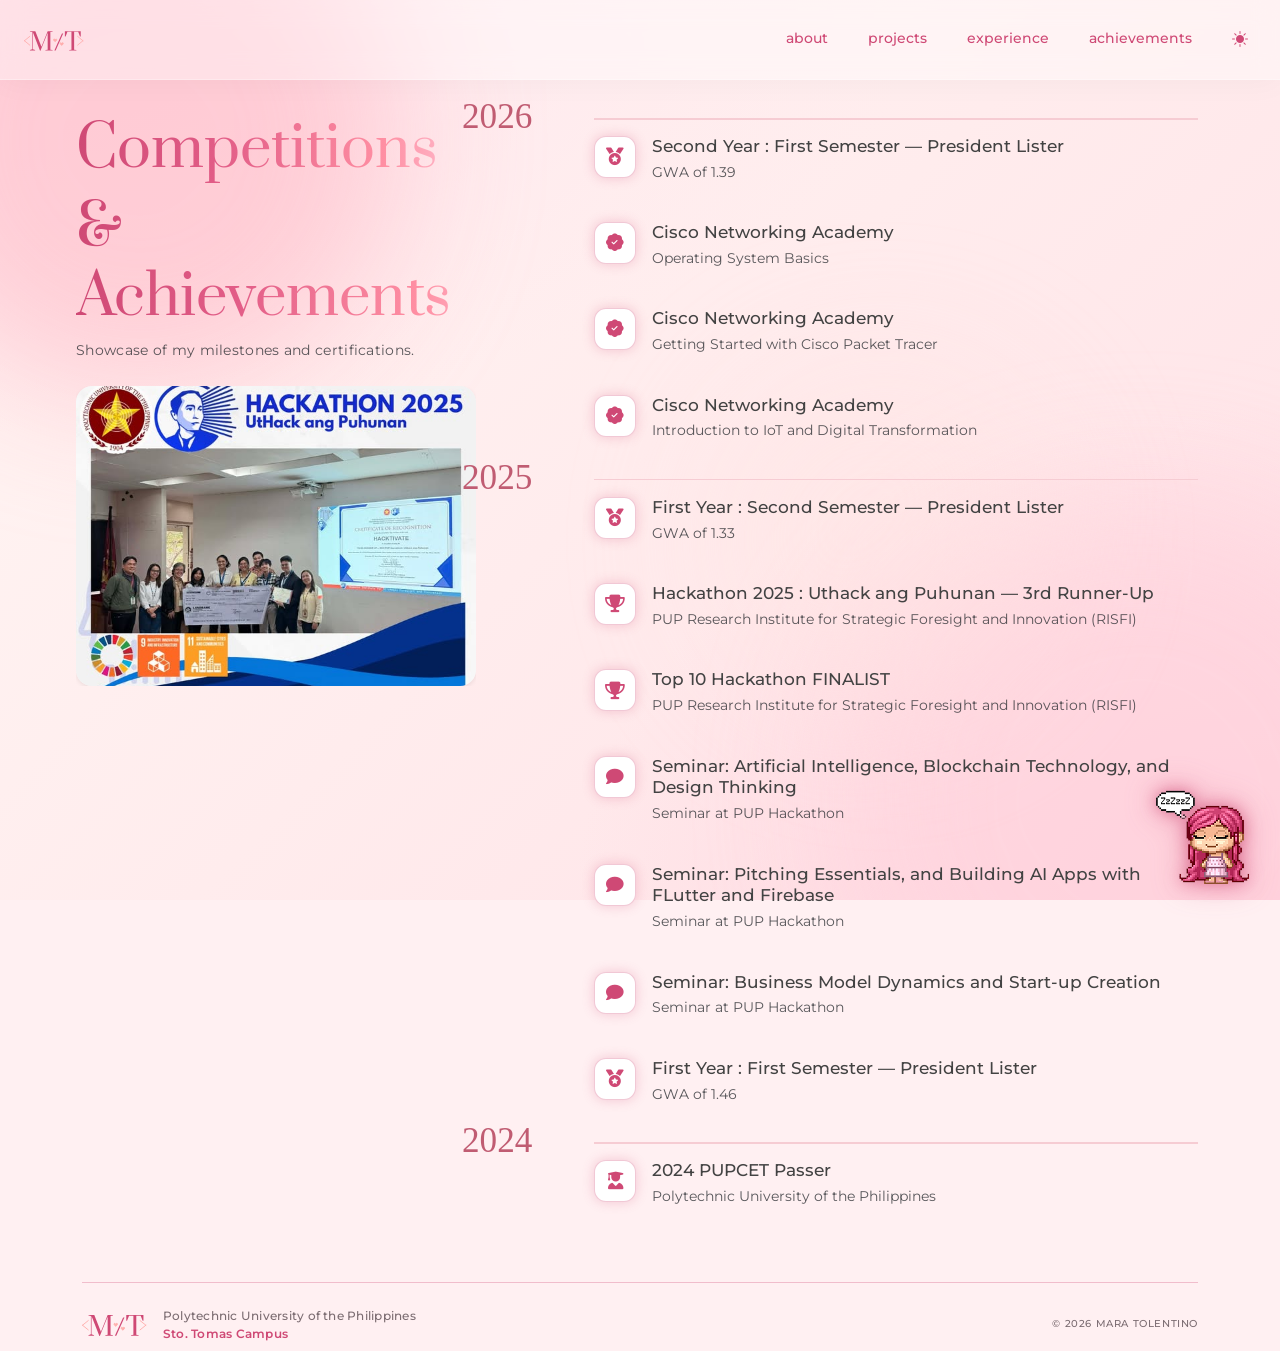
==== commit 83723413: "achievement page carousel is added" ====
--- a/achievements.html
+++ b/achievements.html
@@ -73,6 +73,44 @@
                     <h1 class="display-4 prata lh-sm mb-2 text-gradient-project">Competitions</h1>
                     <h1 class="display-4 prata lh-sm mb-2 text-gradient-project">& Achievements</h1>
                     <p class="subtitle text-muted">Showcase of my milestones and certifications.</p>
+
+                    <!-- ACHIEVEMENT CAROUSEL -->
+                    <div class="mt-4">
+                        <div id="imageCarousel" class="carousel slide mx-auto mx-lg-0" data-bs-ride="carousel" data-bs-interval="3000" data-bs-pause="false" style="width: min(90vw, 400px); max-width: 400px;">
+                            <div class="carousel-inner">
+                                <div class="carousel-item active">
+                                    <img src="static/images/a1.jpg" alt="Image 1" class="d-block w-100 rounded-4 shadow-sm" style="height: 300px; object-fit: cover;">
+                                </div>
+                                <div class="carousel-item">
+                                    <img src="static/images/a2.jpg" alt="Image 2" class="d-block w-100 rounded-4 shadow-sm" style="height: 300px; object-fit: cover;">
+                                </div>
+                                <div class="carousel-item">
+                                    <img src="static/images/a3.jpg" alt="Image 3" class="d-block w-100 rounded-4 shadow-sm" style="height: 300px; object-fit: cover;">
+                                </div>
+                                <div class="carousel-item">
+                                    <img src="static/images/a4.jpg" alt="Image 4" class="d-block w-100 rounded-4 shadow-sm" style="height: 300px; object-fit: cover;">
+                                </div>
+                                <div class="carousel-item">
+                                    <img src="static/images/a5.png" alt="Image 5" class="d-block w-100 rounded-4 shadow-sm" style="height: 300px; object-fit: cover;">
+                                </div>
+                                <div class="carousel-item">
+                                    <img src="static/images/a6.png" alt="Image 6" class="d-block w-100 rounded-4 shadow-sm" style="height: 300px; object-fit: cover;">
+                                </div>
+                                <div class="carousel-item">
+                                    <img src="static/images/a7.png" alt="Image 7" class="d-block w-100 rounded-4 shadow-sm" style="height: 300px; object-fit: cover;">
+                                </div>
+                                <div class="carousel-item">
+                                    <img src="static/images/a8.jpg" alt="Image 8" class="d-block w-100 rounded-4 shadow-sm" style="height: 300px; object-fit: cover;">
+                                </div>
+                                <div class="carousel-item">
+                                    <img src="static/images/a9.jpg" alt="Image 9" class="d-block w-100 rounded-4 shadow-sm" style="height: 300px; object-fit: cover;">
+                                </div>
+                                <div class="carousel-item">
+                                    <img src="static/images/a10.jpg" alt="Image 10" class="d-block w-100 rounded-4 shadow-sm" style="height: 300px; object-fit: cover;">
+                                </div>
+                            </div>
+                        </div>
+                    </div>
                 </div>
             </div>
 
@@ -133,6 +171,16 @@
 
                         <div class="d-flex align-items-start timeline-item scroll-animate">
                             <div class="icon-box me-3 flex-shrink-0">
+                                <i class="fa-solid fa-medal"></i>
+                            </div>
+                            <div>
+                                <h5 class="event-title mb-1">First Year : Second Semester — President Lister</h5>
+                                <p class="event-sub text-muted">GWA of 1.33</p>
+                            </div>
+                        </div>
+
+                        <div class="d-flex align-items-start timeline-item scroll-animate">
+                            <div class="icon-box me-3 flex-shrink-0">
                                 <i class="fa-solid fa-trophy"></i>
                             </div>
                             <div>
@@ -150,6 +198,46 @@
                                 <h5 class="event-title mb-1">Top 10 Hackathon FINALIST</h5>
                                 <p class="event-sub text-muted">PUP Research Institute for Strategic Foresight and
                                     Innovation (RISFI)</p>
+                            </div>
+                        </div>
+
+                        <div class="d-flex align-items-start timeline-item scroll-animate delay-1">
+                            <div class="icon-box me-3 flex-shrink-0">
+                                <i class="fa-solid fa-comment"></i>
+                            </div>
+                            <div>
+                                <h5 class="event-title mb-1">Seminar: Artificial Intelligence, Blockchain Technology, and Design Thinking</h5>
+                                <p class="event-sub text-muted">Seminar at PUP Hackathon</p>
+                            </div>
+                        </div>
+
+                        <div class="d-flex align-items-start timeline-item scroll-animate delay-1">
+                            <div class="icon-box me-3 flex-shrink-0">
+                                <i class="fa-solid fa-comment"></i>
+                            </div>
+                            <div>
+                                <h5 class="event-title mb-1">Seminar: Pitching Essentials, and Building AI Apps with FLutter and Firebase</h5>
+                                <p class="event-sub text-muted">Seminar at PUP Hackathon</p>
+                            </div>
+                        </div>
+
+                        <div class="d-flex align-items-start timeline-item scroll-animate delay-1">
+                            <div class="icon-box me-3 flex-shrink-0">
+                                <i class="fa-solid fa-comment"></i>
+                            </div>
+                            <div>
+                                <h5 class="event-title mb-1">Seminar: Business Model Dynamics and Start-up Creation</h5>
+                                <p class="event-sub text-muted">Seminar at PUP Hackathon</p>
+                            </div>
+                        </div>
+
+                        <div class="d-flex align-items-start timeline-item scroll-animate">
+                            <div class="icon-box me-3 flex-shrink-0">
+                                <i class="fa-solid fa-medal"></i>
+                            </div>
+                            <div>
+                                <h5 class="event-title mb-1">First Year : First Semester — President Lister</h5>
+                                <p class="event-sub text-muted">GWA of 1.46</p>
                             </div>
                         </div>
 
@@ -201,98 +289,96 @@
     </footer>
 
     <!-- FLOATING AVATAR -->
-            <div class="position-fixed bottom-0 end-0 m-3" style="z-index: 1050; width: 120px;" data-bs-toggle="modal"
-                data-bs-target="#getInTouchModal">
-
-                <div class="floating-avatar-container d-none d-lg-block">
-                    <img src="static/images/Idle.png" alt="Idle Avatar" class="img-fluid avatar-glow avatar-idle-img">
-                    <img src="static/images/Hover.png" alt="Active Avatar"
-                        class="img-fluid avatar-glow avatar-hover-img">
-                </div>
-
-                <div class="d-block d-lg-none" style="cursor: pointer;">
-                    <img src="static/images/Hover.png" alt="Avatar" class="img-fluid avatar-glow">
-                </div>
-
-            </div>
-
-            <div class="modal fade" id="getInTouchModal" tabindex="-1" aria-labelledby="getInTouchModalLabel"
-                aria-hidden="true">
-                <div class="modal-dialog modal-dialog-centered">
-                    <div class="modal-content border-0 rounded-4 shadow p-3 project-modal-box">
-
-                        <div class="modal-header border-0 p-0 d-flex justify-content-end">
-                            <button type="button" class="btn-close shadow-none m-2" data-bs-dismiss="modal"
-                                aria-label="Close"></button>
-                        </div>
-
-                        <div class="modal-body pt-0 text-center">
-                            <img src="static/images/Click.png" alt="Click" class="img-fluid d-block mx-auto mb-3"
-                                style="max-height: 140px; width:auto;">
-
-                            <h2 class="prata text-pink fs-3 mb-2" id="getInTouchModalLabel">Get In Touch With Me!</h2>
-                            <p class="monstext text-secondary-copy lh-lg mb-1" style="font-size: 15px;">
-                                Let’s collaborate, bring creative ideas to life, or build beautiful applications
-                                together. Reach out anytime!
-                            </p>
-
-                            <hr class="edu-divider mb-1">
-
-                            <div class="d-flex flex-column gap-3 align-items-stretch text-start px-2">
-
-                                <div class="edu-highlight-pill d-flex align-items-center gap-3">
-                                    <i class="bi bi-envelope-fill text-pink fs-5"></i>
-                                    <div>
-                                        <small class="text-pink d-block fw-bold text-uppercase"
-                                            style="font-size: 10px; letter-spacing: 0.05em;">Email Address</small>
-                                        <a href="mailto:maratolentino12@gmail.com"
-                                            class="text-decoration-none text-secondary-copy fw-medium small">maratolentino12@gmail.com</a>
-                                    </div>
-                                </div>
-
-                                <div class="edu-highlight-pill d-flex align-items-center gap-3">
-                                    <i class="bi bi-telephone-fill text-pink fs-5"></i>
-                                    <div>
-                                        <small class="text-pink d-block fw-bold text-uppercase"
-                                            style="font-size: 10px; letter-spacing: 0.05em;">Contact Number</small>
-                                        <span class="text-secondary-copy fw-medium small">09155477213</span>
-                                    </div>
-                                </div>
-
-                                <div class="edu-highlight-pill d-flex align-items-center gap-3">
-                                    <i class="bi bi-github text-pink fs-5"></i>
-                                    <div>
-                                        <small class="text-pink d-block fw-bold text-uppercase"
-                                            style="font-size: 10px; letter-spacing: 0.05em;">GitHub Profile</small>
-                                        <a href="https://github.com/maratolentino" target="_blank"
-                                            rel="noopener noreferrer"
-                                            class="text-decoration-none text-secondary-copy fw-medium small">github.com/maratolentino</a>
-                                    </div>
-                                </div>
-
-                                <div class="edu-highlight-pill d-flex align-items-center gap-3">
-                                    <i class="bi bi-linkedin text-pink fs-5"></i>
-                                    <div>
-                                        <small class="text-pink d-block fw-bold text-uppercase"
-                                            style="font-size: 10px; letter-spacing: 0.05em;">LinkedIn Connection</small>
-                                        <a href="https://www.linkedin.com/in/mara-hanna-irish-tolentino-/"
-                                            target="_blank" rel="noopener noreferrer"
-                                            class="text-decoration-none text-secondary-copy fw-medium small">linkedin.com/in/mara-hanna-irish-tolentino-/</a>
-                                    </div>
-                                </div>
-
-                            </div>
-                        </div>
-
-                        <div class="px-3 pt-3 border-0 text-center">
-                            <small class="monstext text-secondary-copy" style="font-size: 11px; opacity: 0.7;">Looking
-                                forward to connecting with you!</small>
+    <div class="position-fixed bottom-0 end-0 m-3" style="z-index: 1050; width: 120px;" data-bs-toggle="modal"
+        data-bs-target="#getInTouchModal">
+
+        <div class="floating-avatar-container d-none d-lg-block">
+            <img src="static/images/Idle.png" alt="Idle Avatar" class="img-fluid avatar-glow avatar-idle-img">
+            <img src="static/images/Hover.png" alt="Active Avatar" class="img-fluid avatar-glow avatar-hover-img">
+        </div>
+
+        <div class="floating-avatar-container d-block d-lg-none">
+            <img src="static/images/Idle.png" alt="Idle Avatar" class="img-fluid avatar-glow avatar-idle-img">
+            <img src="static/images/Hover.png" alt="Active Avatar" class="img-fluid avatar-glow avatar-hover-img">
+        </div>
+
+    </div>
+
+    <div class="modal fade" id="getInTouchModal" tabindex="-1" aria-labelledby="getInTouchModalLabel"
+        aria-hidden="true">
+        <div class="modal-dialog modal-dialog-centered">
+            <div class="modal-content border-0 rounded-4 shadow p-3 project-modal-box">
+
+                <div class="modal-header border-0 p-0 d-flex justify-content-end">
+                    <button type="button" class="btn-close shadow-none m-2" data-bs-dismiss="modal"
+                        aria-label="Close"></button>
+                </div>
+
+                <div class="modal-body pt-0 text-center">
+                    <img src="static/images/Click.png" alt="Click" class="img-fluid d-block mx-auto mb-3"
+                        style="max-height: 140px; width:auto;">
+
+                    <h2 class="prata text-pink fs-3 mb-2" id="getInTouchModalLabel">Get In Touch With Me!</h2>
+                    <p class="monstext text-secondary-copy lh-lg mb-1" style="font-size: 15px;">
+                        Let’s collaborate, bring creative ideas to life, or build beautiful applications
+                        together. Reach out anytime!
+                    </p>
+
+                    <hr class="edu-divider mb-1">
+
+                    <div class="d-flex flex-column gap-3 align-items-stretch text-start px-2">
+
+                        <div class="edu-highlight-pill d-flex align-items-center gap-3">
+                            <i class="bi bi-envelope-fill text-pink fs-5"></i>
+                            <div>
+                                <small class="text-pink d-block fw-bold text-uppercase"
+                                    style="font-size: 10px; letter-spacing: 0.05em;">Email Address</small>
+                                <a href="mailto:maratolentino12@gmail.com"
+                                    class="text-decoration-none text-secondary-copy fw-medium small">maratolentino12@gmail.com</a>
+                            </div>
+                        </div>
+
+                        <div class="edu-highlight-pill d-flex align-items-center gap-3">
+                            <i class="bi bi-telephone-fill text-pink fs-5"></i>
+                            <div>
+                                <small class="text-pink d-block fw-bold text-uppercase"
+                                    style="font-size: 10px; letter-spacing: 0.05em;">Contact Number</small>
+                                <span class="text-secondary-copy fw-medium small">09155477213</span>
+                            </div>
+                        </div>
+
+                        <div class="edu-highlight-pill d-flex align-items-center gap-3">
+                            <i class="bi bi-github text-pink fs-5"></i>
+                            <div>
+                                <small class="text-pink d-block fw-bold text-uppercase"
+                                    style="font-size: 10px; letter-spacing: 0.05em;">GitHub Profile</small>
+                                <a href="https://github.com/maratolentino" target="_blank" rel="noopener noreferrer"
+                                    class="text-decoration-none text-secondary-copy fw-medium small">github.com/maratolentino</a>
+                            </div>
+                        </div>
+
+                        <div class="edu-highlight-pill d-flex align-items-center gap-3">
+                            <i class="bi bi-linkedin text-pink fs-5"></i>
+                            <div>
+                                <small class="text-pink d-block fw-bold text-uppercase"
+                                    style="font-size: 10px; letter-spacing: 0.05em;">LinkedIn Connection</small>
+                                <a href="https://www.linkedin.com/in/mara-hanna-irish-tolentino-/" target="_blank"
+                                    rel="noopener noreferrer"
+                                    class="text-decoration-none text-secondary-copy fw-medium small">linkedin.com/in/mara-hanna-irish-tolentino-/</a>
+                            </div>
                         </div>
 
                     </div>
                 </div>
-            </div>
-
+
+                <div class="px-3 pt-3 border-0 text-center">
+                    <small class="monstext text-secondary-copy" style="font-size: 11px; opacity: 0.7;">Looking
+                        forward to connecting with you!</small>
+                </div>
+
+            </div>
+        </div>
+    </div>
 
     <script src="https://cdn.jsdelivr.net/npm/bootstrap@5.3.8/dist/js/bootstrap.bundle.min.js"
         integrity="sha384-FKyoEForCGlyvwx9Hj09JcYn3nv7wiPVlz7YYwJrWVcXK/BmnVDxM+D2scQbITxI"
--- a/style.css
+++ b/style.css
@@ -936,11 +936,13 @@
 /* --- FLOATING AVATAR --- */
 .floating-avatar-container {
     cursor: pointer;
-    transition: transform 0.3s ease-in-out;
+    animation: floatAnimation 2s ease-in-out infinite;
+    transition: transform 0.3s ease-in-out, filter 0.3s ease;
 }
 
 .floating-avatar-container:hover {
     transform: translateY(-5px);
+    animation-duration: 2s;
 }
 
 /* --- IMAGE SWAP --- */
@@ -975,4 +977,16 @@
 
 .edu-highlight-pill:hover a {
     color: #CF4975 !important;
+}
+
+@keyframes floatAnimation {
+    0% {
+        transform: translateY(0px);
+    }
+    50% {
+        transform: translateY(-8px);
+    }
+    100% {
+        transform: translateY(0px);
+    }
 }
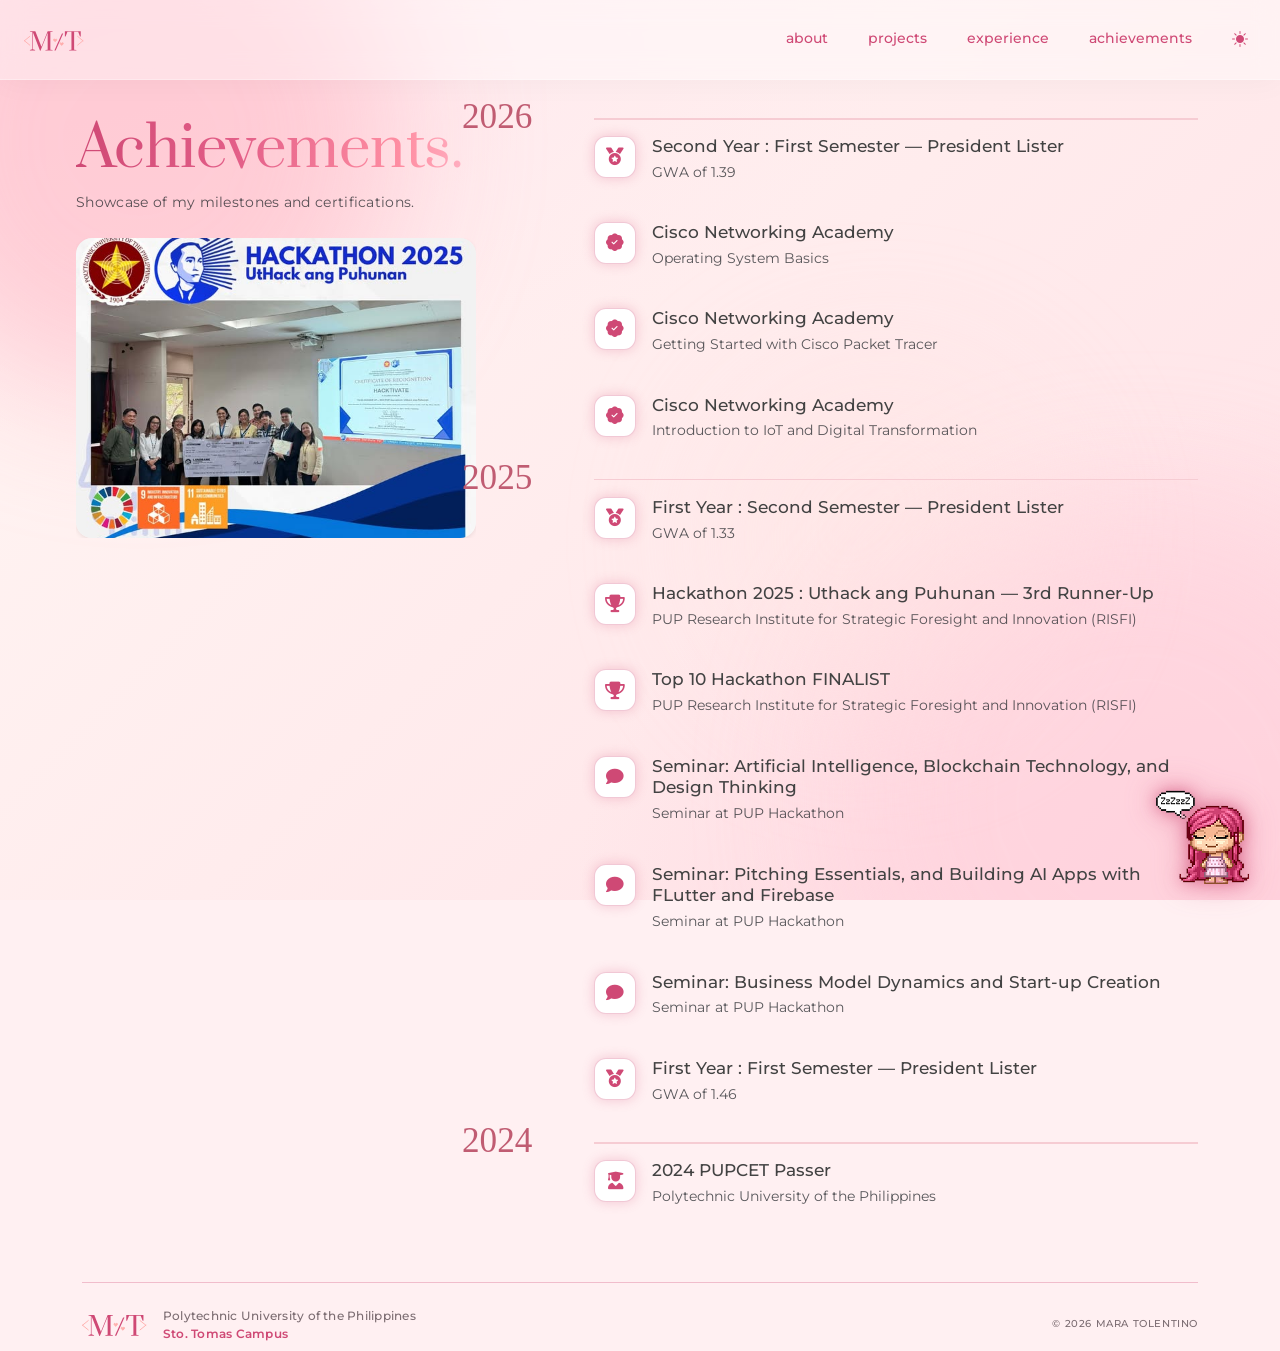
==== commit c4934260: "final updates" ====
--- a/achievements.html
+++ b/achievements.html
@@ -70,8 +70,7 @@
         <div class="row">
             <div class="col-lg-4 mb-5 mt-5 mb-lg-0 scroll-animate">
                 <div class="sticky-lg-top pt-3" style="top: 2rem;">
-                    <h1 class="display-4 prata lh-sm mb-2 text-gradient-project">Competitions</h1>
-                    <h1 class="display-4 prata lh-sm mb-2 text-gradient-project">& Achievements</h1>
+                    <h1 class="display-4 prata lh-sm mb-2 text-gradient-project">Achievements.</h1>
                     <p class="subtitle text-muted">Showcase of my milestones and certifications.</p>
 
                     <!-- ACHIEVEMENT CAROUSEL -->
@@ -326,7 +325,7 @@
 
                     <hr class="edu-divider mb-1">
 
-                    <div class="d-flex flex-column gap-3 align-items-stretch text-start px-2">
+                    <div class="d-flex flex-column gap-3 align-items-stretch text-start px-1">
 
                         <div class="edu-highlight-pill d-flex align-items-center gap-3">
                             <i class="bi bi-envelope-fill text-pink fs-5"></i>
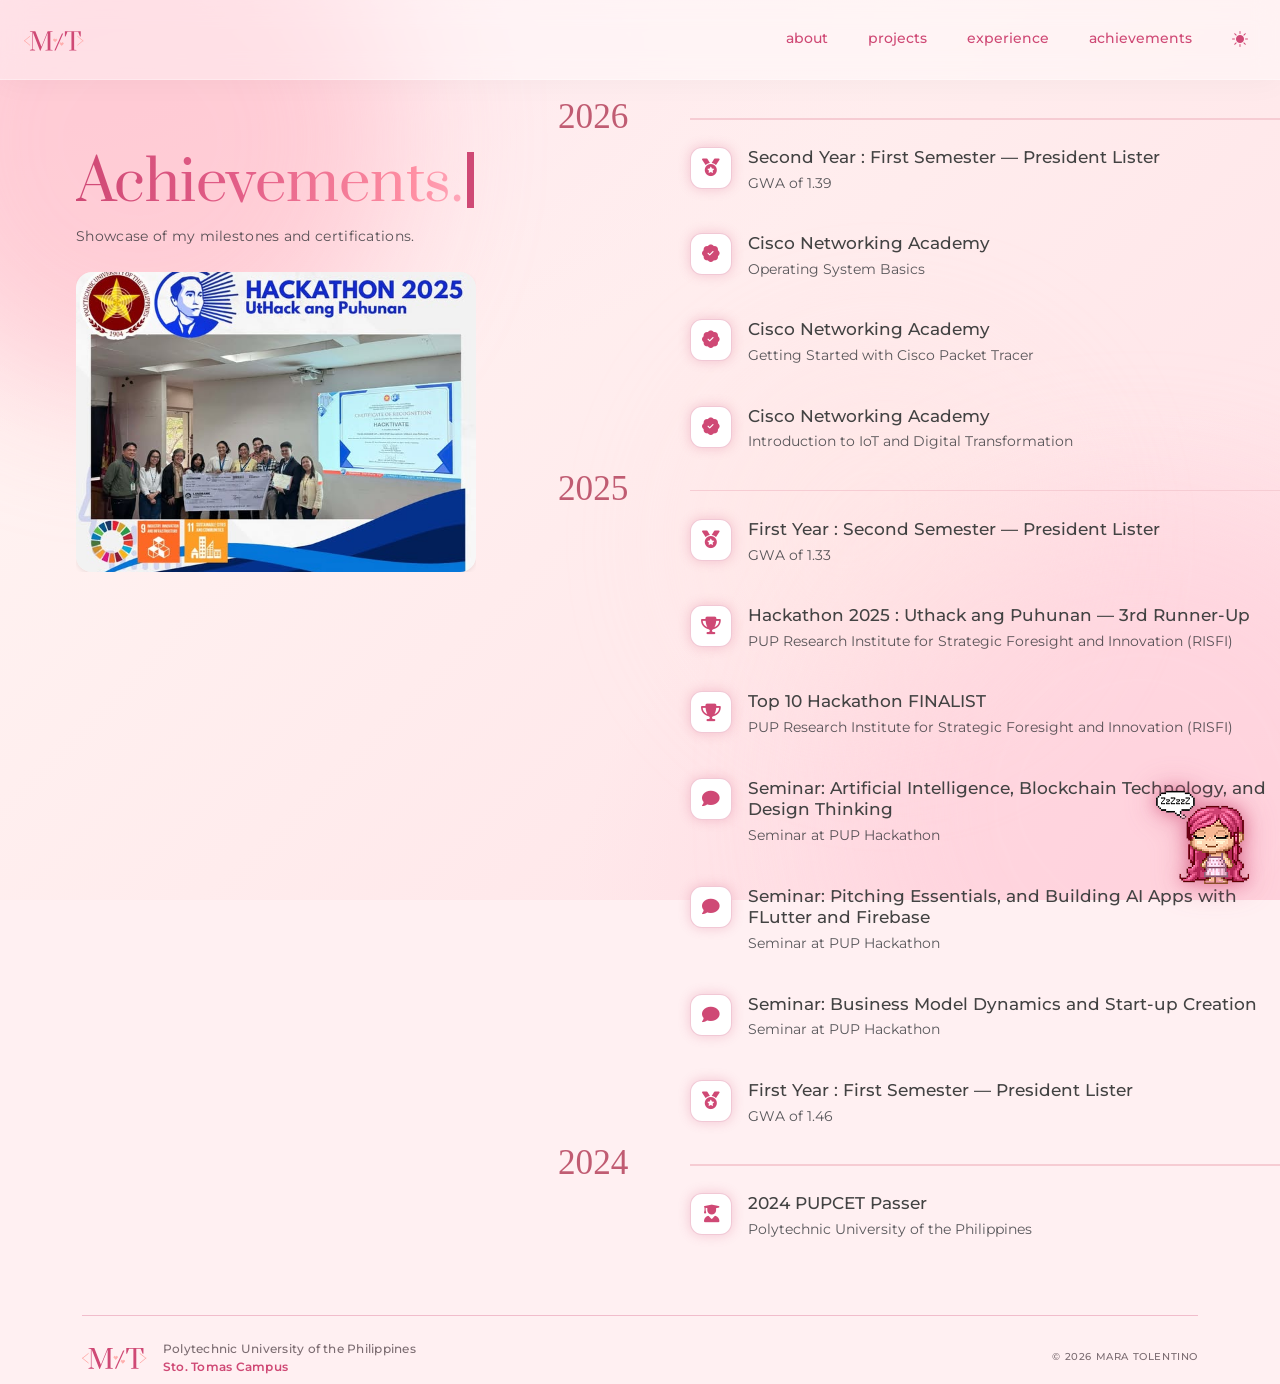
==== commit b4fee3d7: "final commit" ====
--- a/achievements.html
+++ b/achievements.html
@@ -70,42 +70,65 @@
         <div class="row">
             <div class="col-lg-4 mb-5 mt-5 mb-lg-0 scroll-animate">
                 <div class="sticky-lg-top pt-3" style="top: 2rem;">
-                    <h1 class="display-4 prata lh-sm mb-2 text-gradient-project">Achievements.</h1>
+                    <h1 class="display-4 prata lh-sm mb-2 text-gradient-project typewriter-heading"
+                        id="typewriterHeading" data-text="Achievements."></h1>
                     <p class="subtitle text-muted">Showcase of my milestones and certifications.</p>
 
                     <!-- ACHIEVEMENT CAROUSEL -->
                     <div class="mt-4">
-                        <div id="imageCarousel" class="carousel slide mx-auto mx-lg-0" data-bs-ride="carousel" data-bs-interval="3000" data-bs-pause="false" style="width: min(90vw, 400px); max-width: 400px;">
+                        <div id="imageCarousel" class="carousel slide mx-auto mx-lg-0" data-bs-ride="carousel"
+                            data-bs-interval="3000" data-bs-pause="false"
+                            style="width: min(90vw, 400px); max-width: 400px;">
                             <div class="carousel-inner">
                                 <div class="carousel-item active">
-                                    <img src="static/images/a1.jpg" alt="Image 1" class="d-block w-100 rounded-4 shadow-sm" style="height: 300px; object-fit: cover;">
-                                </div>
-                                <div class="carousel-item">
-                                    <img src="static/images/a2.jpg" alt="Image 2" class="d-block w-100 rounded-4 shadow-sm" style="height: 300px; object-fit: cover;">
-                                </div>
-                                <div class="carousel-item">
-                                    <img src="static/images/a3.jpg" alt="Image 3" class="d-block w-100 rounded-4 shadow-sm" style="height: 300px; object-fit: cover;">
-                                </div>
-                                <div class="carousel-item">
-                                    <img src="static/images/a4.jpg" alt="Image 4" class="d-block w-100 rounded-4 shadow-sm" style="height: 300px; object-fit: cover;">
-                                </div>
-                                <div class="carousel-item">
-                                    <img src="static/images/a5.png" alt="Image 5" class="d-block w-100 rounded-4 shadow-sm" style="height: 300px; object-fit: cover;">
-                                </div>
-                                <div class="carousel-item">
-                                    <img src="static/images/a6.png" alt="Image 6" class="d-block w-100 rounded-4 shadow-sm" style="height: 300px; object-fit: cover;">
-                                </div>
-                                <div class="carousel-item">
-                                    <img src="static/images/a7.png" alt="Image 7" class="d-block w-100 rounded-4 shadow-sm" style="height: 300px; object-fit: cover;">
-                                </div>
-                                <div class="carousel-item">
-                                    <img src="static/images/a8.jpg" alt="Image 8" class="d-block w-100 rounded-4 shadow-sm" style="height: 300px; object-fit: cover;">
-                                </div>
-                                <div class="carousel-item">
-                                    <img src="static/images/a9.jpg" alt="Image 9" class="d-block w-100 rounded-4 shadow-sm" style="height: 300px; object-fit: cover;">
-                                </div>
-                                <div class="carousel-item">
-                                    <img src="static/images/a10.jpg" alt="Image 10" class="d-block w-100 rounded-4 shadow-sm" style="height: 300px; object-fit: cover;">
+                                    <img src="static/images/a1.jpg" alt="Image 1"
+                                        class="d-block w-100 rounded-4 shadow-sm"
+                                        style="height: 300px; object-fit: cover;">
+                                </div>
+                                <div class="carousel-item">
+                                    <img src="static/images/a2.jpg" alt="Image 2"
+                                        class="d-block w-100 rounded-4 shadow-sm"
+                                        style="height: 300px; object-fit: cover;">
+                                </div>
+                                <div class="carousel-item">
+                                    <img src="static/images/a3.jpg" alt="Image 3"
+                                        class="d-block w-100 rounded-4 shadow-sm"
+                                        style="height: 300px; object-fit: cover;">
+                                </div>
+                                <div class="carousel-item">
+                                    <img src="static/images/a4.jpg" alt="Image 4"
+                                        class="d-block w-100 rounded-4 shadow-sm"
+                                        style="height: 300px; object-fit: cover;">
+                                </div>
+                                <div class="carousel-item">
+                                    <img src="static/images/a5.png" alt="Image 5"
+                                        class="d-block w-100 rounded-4 shadow-sm"
+                                        style="height: 300px; object-fit: cover;">
+                                </div>
+                                <div class="carousel-item">
+                                    <img src="static/images/a6.png" alt="Image 6"
+                                        class="d-block w-100 rounded-4 shadow-sm"
+                                        style="height: 300px; object-fit: cover;">
+                                </div>
+                                <div class="carousel-item">
+                                    <img src="static/images/a7.png" alt="Image 7"
+                                        class="d-block w-100 rounded-4 shadow-sm"
+                                        style="height: 300px; object-fit: cover;">
+                                </div>
+                                <div class="carousel-item">
+                                    <img src="static/images/a8.jpg" alt="Image 8"
+                                        class="d-block w-100 rounded-4 shadow-sm"
+                                        style="height: 300px; object-fit: cover;">
+                                </div>
+                                <div class="carousel-item">
+                                    <img src="static/images/a9.jpg" alt="Image 9"
+                                        class="d-block w-100 rounded-4 shadow-sm"
+                                        style="height: 300px; object-fit: cover;">
+                                </div>
+                                <div class="carousel-item">
+                                    <img src="static/images/a10.jpg" alt="Image 10"
+                                        class="d-block w-100 rounded-4 shadow-sm"
+                                        style="height: 300px; object-fit: cover;">
                                 </div>
                             </div>
                         </div>
@@ -205,7 +228,8 @@
                                 <i class="fa-solid fa-comment"></i>
                             </div>
                             <div>
-                                <h5 class="event-title mb-1">Seminar: Artificial Intelligence, Blockchain Technology, and Design Thinking</h5>
+                                <h5 class="event-title mb-1">Seminar: Artificial Intelligence, Blockchain Technology,
+                                    and Design Thinking</h5>
                                 <p class="event-sub text-muted">Seminar at PUP Hackathon</p>
                             </div>
                         </div>
@@ -215,7 +239,8 @@
                                 <i class="fa-solid fa-comment"></i>
                             </div>
                             <div>
-                                <h5 class="event-title mb-1">Seminar: Pitching Essentials, and Building AI Apps with FLutter and Firebase</h5>
+                                <h5 class="event-title mb-1">Seminar: Pitching Essentials, and Building AI Apps with
+                                    FLutter and Firebase</h5>
                                 <p class="event-sub text-muted">Seminar at PUP Hackathon</p>
                             </div>
                         </div>
@@ -314,7 +339,8 @@
                 </div>
 
                 <div class="modal-body pt-0 text-center">
-                    <img src="static/images/Click.png" alt="Click" class="img-fluid d-block mx-auto mb-3"
+                    <img src="static/images/Click.png" alt="Click"
+                        class="floating-avatar-container avatar-glow img-fluid d-block mx-auto mb-3"
                         style="max-height: 140px; width:auto;">
 
                     <h2 class="prata text-pink fs-3 mb-2" id="getInTouchModalLabel">Get In Touch With Me!</h2>
@@ -455,6 +481,36 @@
             })
         })()
     </script>
+
+    <!-- Typewriter Effect Script -->
+    <script>
+        document.addEventListener("DOMContentLoaded", function () {
+            const el = document.getElementById('typewriterHeading');
+            if (!el) return;
+
+            const fullText = el.getAttribute('data-text') || '';
+            let i = 0;
+
+            function randomDelay() {
+                // Most keystrokes are fast, occasional ones are slower (like real typing)
+                const base = 40 + Math.random() * 70; // 40-110ms normal range
+                const isPause = Math.random() < 0.08;  // ~8% chance of a longer pause
+                return isPause ? base + 200 + Math.random() * 250 : base;
+            }
+
+            function typeLetter() {
+                if (i <= fullText.length) {
+                    el.textContent = fullText.slice(0, i);
+                    i++;
+                    setTimeout(typeLetter, randomDelay());
+                } else {
+                    el.classList.add('typing-done');
+                }
+            }
+
+            typeLetter();
+        });
+    </script>
 </body>
 
 </html>
--- a/style.css
+++ b/style.css
@@ -653,9 +653,14 @@
     margin-bottom: 1.5rem;
     display: flex;
     align-items: flex-start;
+    min-width: 0;
 }
 
 .timeline-item:last-child { margin-bottom: 0; }
+
+.timeline-item > div {
+    min-width: 0;
+}
 
 .icon-box {
     width: 42px;
@@ -683,12 +688,14 @@
     font-weight: 500;
     color: #434343;
     line-height: 1.3;
+    word-break: break-word;
 }
 
 .event-sub {
     font-size: 0.85rem;
     font-weight: 400;
     color: #64555B;
+    word-break: break-word;
 }
 
 .main-title {
@@ -739,15 +746,25 @@
 
 /* Desktop layout: Sticky sidebar */
 @media (min-width: 992px) {
+    .container.timeline-container .row {
+        position: relative;
+        align-items: flex-start;
+        gap: 2rem;
+    }
+
     .container.timeline-container .row > .col-lg-4 {
         position: fixed !important;
         width: 33.33333%;
-        top: 50px;
+        top: 84px;
         left: 5%;
     }
 
     .container.timeline-container .row > .col-lg-8 {
-        margin-left: auto !important;
+        margin-left: calc(33.33333% + 6rem) !important;
+    }
+
+    .timeline-block {
+        padding-top: 1rem;
     }
 }
 
@@ -766,13 +783,18 @@
     p, .text-muted, .subtitle { font-size: 0.85rem !important; }
     .navbar-nav .nav-link { font-size: 0.8rem !important; }
 
-    .event-title { font-size: 0.9rem !important; }
-    .event-sub { font-size: 0.8rem !important; }
+    .event-title { font-size: 0.95rem !important; }
+    .event-sub { font-size: 0.82rem !important; }
     .year-label { font-size: 1.5rem !important; }
 
-    .timeline-block::before { width: 75%; }
-    .year-label { width: 20%; }
-    .timeline-events-wrapper { margin-left: 25%; }
+    .timeline-block::before { width: 70%; }
+    .year-label { width: 22%; }
+    .timeline-events-wrapper { margin-left: 22%; }
+
+    .col-lg-4 {
+        position: static !important;
+        width: 100% !important;
+    }
 
     .badge, .skill-tag, .tag, [class*="badge"], [class*="tag"], [class*="pill"] {
         font-size: 0.65rem !important;
@@ -798,9 +820,24 @@
         padding-top: 10px;
     }
 
-    .modal-dialog { margin: 1.5rem; }
+    .timeline-item {
+        flex-direction: column;
+        gap: 0.75rem;
+    }
+
+    .icon-box {
+        width: 46px;
+        height: 46px;
+    }
+
+    .modal-dialog { margin: 1rem; }
 
     footer, footer * { font-size: 0.75rem !important; }
+
+    .carousel-item img {
+        height: auto !important;
+        aspect-ratio: 4 / 3;
+    }
 }
 
 /* Theme Toggle */
@@ -989,4 +1026,21 @@
     100% {
         transform: translateY(0px);
     }
+}
+
+/* Typewriter */
+.typewriter-heading::after {
+    content: '';
+    display: inline-block;
+    width: 0.12em;
+    height: 1em;
+    margin-left: 4px;
+    background-color: #CF4975;
+    vertical-align: -0.12em;
+    animation: pulseCursor 1s ease-in-out infinite;
+}
+
+@keyframes pulseCursor {
+    0%, 100% { opacity: 1; }
+    50% { opacity: 0; }
 }
